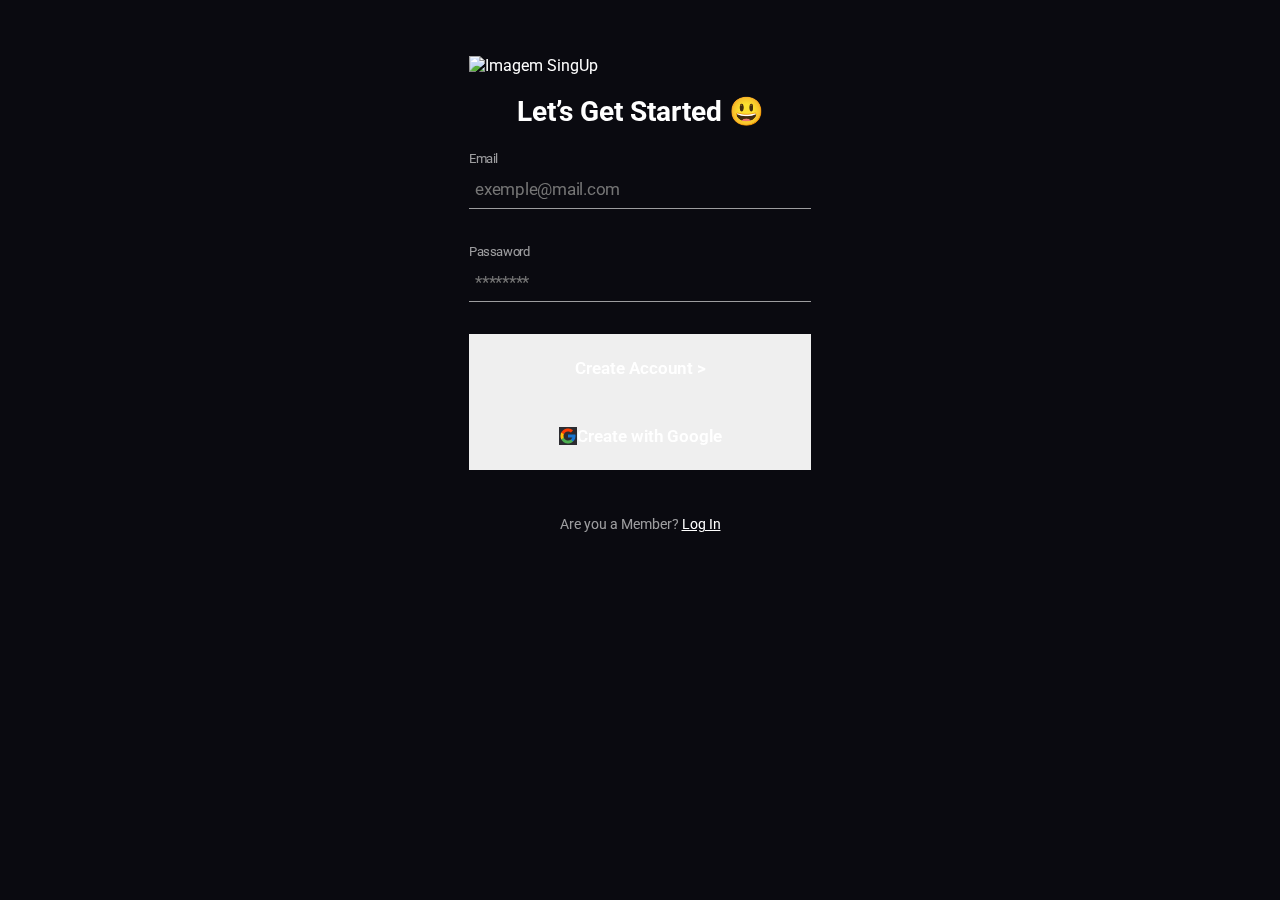
==== signup.html @ 867b38b7 ":sparkles: feat: Página de Signup" ====
<!DOCTYPE html>
<html lang="pt-br">
<head>
    <meta charset="UTF-8">
    <meta name="viewport" content="width=device-width, initial-scale=1.0">
    <link rel="stylesheet" href="style.css">
    <link rel="shortcut icon" href="./assets/favicon-icon.png" type="image/x-icon">
    <title>Login App</title>
</head>
<body>
    <main>
        <section class="login-container">
            <img class="image-login" src="./assets/sapiens1.png" alt="Imagem SingUp">

            <h2>Let’s Get Started 😃</h2>

            <div class="input-container">
                <label for="email">Email</label>
                <input type="email" name="email" id="email" placeholder="exemple@mail.com" required>

                <label for="password">Passaword</label>
                <input type="password" name="password" id="password" min="8" placeholder="********" required>
            </div>

            <button class="button-create">Create Account ></button>

            <button class="button-google"><img src="./assets/icon-google.png" alt="">Create with Google</button>


            <p>Are you a Member? <a class="account" href="./index.html">Log In</a></p>
        </section>
    </main>    
</body>
</html>
---- style.css ----
@import url('https://fonts.googleapis.com/css2?family=Roboto:wght@400;700;900&display=swap');

:root {
    --body-black-color: #0A0A10;
    --text-white-color: #ffffff;
    --text-black-color: rgba(255, 255, 255, 0.60);
    --button-red-color: #D93856;
    --button-black-color: rgba(255, 255, 255, 0.14);
}

* {
    margin: 0;
    padding: 0;
    box-sizing: border-box;
    font-family: 'Roboto', sans-serif;
    color: var(--text-white-color);
    outline: none;
}

body {
    background: var(--body-black-color);
    display: flex;
    justify-content: center;
    align-items: center;
}
main {
    padding: 20px 0;
}

.login-container {
    max-width: 414px;
    padding: 36px;
    display: flex;
    flex-direction: column;
    border-radius: 12px;
    backdrop-filter: blur(6px);
    -webkit-backdrop-filter: blur(12px);
}

.image-login {
    width: 345px;
    height: auto;
}

h2 {
    font-size: 28px;
    font-weight: 700;
    text-align: center;
    padding: 20px;
}

.input-container {
    display: flex;
    flex-direction: column;
}


.input-container label {
    color: var(--text-black-color);
    font-size: 13px;
    font-weight: 400;
    line-height: 22px;
    letter-spacing: -0.408px;
}

.input-container input {
    color: var(--text-white-color);
    font-size: 17px;
    font-weight: 400;
    line-height: 20px;
    letter-spacing: -0.24px;
    margin-bottom: 32px;
    padding: 9px 6px;
    border: none;
    border-bottom: 1px solid var(--text-black-color);
    background: transparent;
}

button {
    width: 100%;
    height: 68px;
    color: var(--text-white-color);
    text-align: center;
    font-size: 17px;
    font-style: normal;
    font-weight: 600;
    line-height: 2.5px; /* 14.706% */
    display: flex;
    justify-content: center;
    align-items: center;
    border: none;
    cursor: pointer;
    transition: 0.3s linear;
}

button:hover {
    opacity: 0.8;
}

.button-login {
    background: var(--button-red-color);
    margin-bottom: 14px;
}

.button-login-in-google {
    gap: 24px;
    background: var(--button-black-color);
}

.button-login:active, .button-login-in-google:active {
    opacity: 100%;
}

p {
    color:var(--text-black-color);
    text-align: center;
    font-size: 14px;
    font-weight: 400;
    margin-top: 46px;
}

.create-account {
    text-decoration: none;
}

.create-account:hover {
    text-decoration: underline;
}
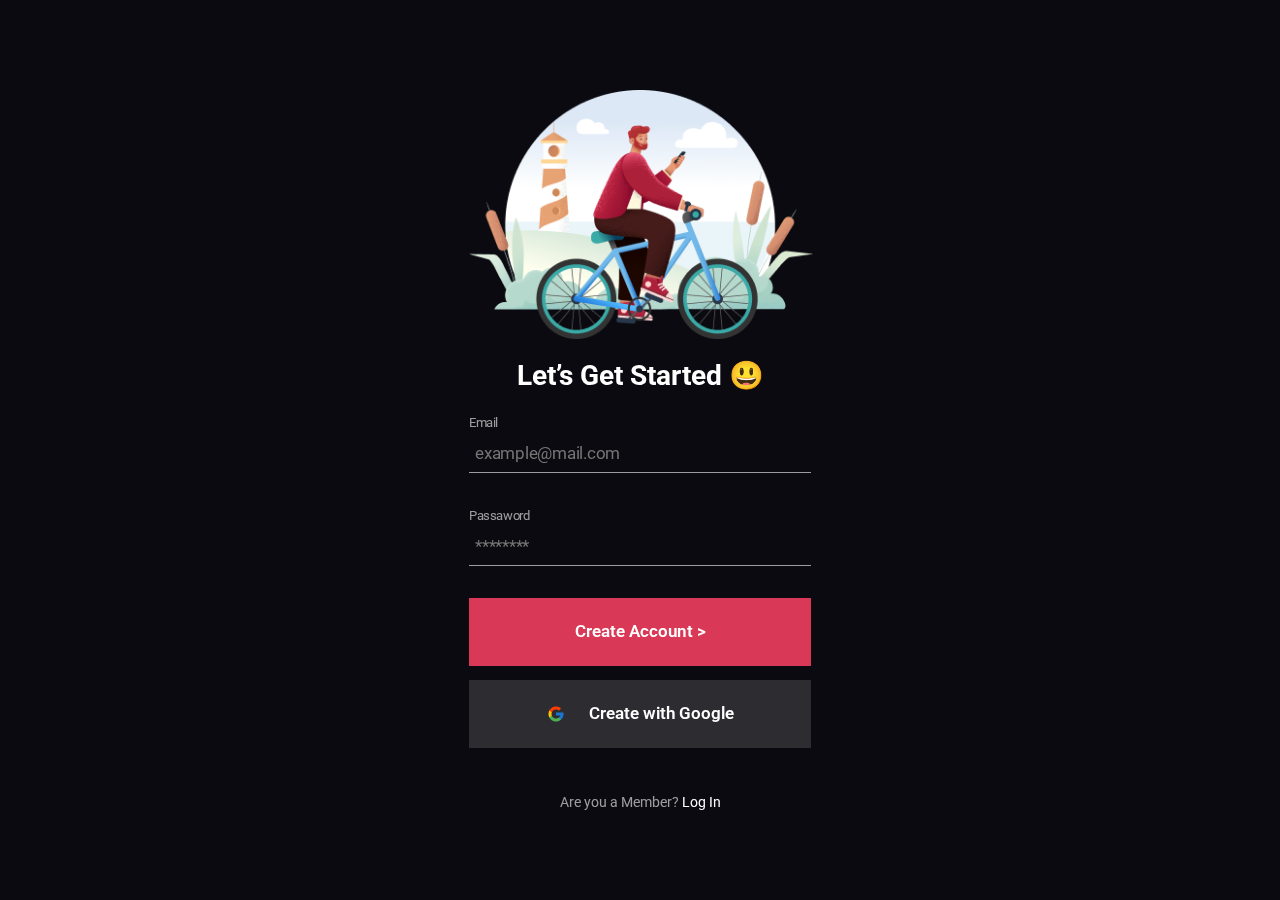
==== commit 5598e16c: "✨ feat: Página de Signup" ====
--- a/signup.html
+++ b/signup.html
@@ -16,7 +16,7 @@
 
             <div class="input-container">
                 <label for="email">Email</label>
-                <input type="email" name="email" id="email" placeholder="exemple@mail.com" required>
+                <input type="email" name="email" id="email" placeholder="example@mail.com" required>
 
                 <label for="password">Passaword</label>
                 <input type="password" name="password" id="password" min="8" placeholder="********" required>
--- a/style.css
+++ b/style.css
@@ -97,17 +97,17 @@
     opacity: 0.8;
 }
 
-.button-login {
+.button-login, .button-create {
     background: var(--button-red-color);
     margin-bottom: 14px;
 }
 
-.button-login-in-google {
+.button-google {
     gap: 24px;
     background: var(--button-black-color);
 }
 
-.button-login:active, .button-login-in-google:active {
+.button-login:active, .button-google:active, .button-create:active {
     opacity: 100%;
 }
 
@@ -119,10 +119,18 @@
     margin-top: 46px;
 }
 
-.create-account {
+.account {
     text-decoration: none;
 }
 
-.create-account:hover {
+.account:hover {
     text-decoration: underline;
+}
+
+
+@media screen and (min-height: 800px) {
+    body {
+        height: 100vh;
+        padding: 0;
+    }
 }